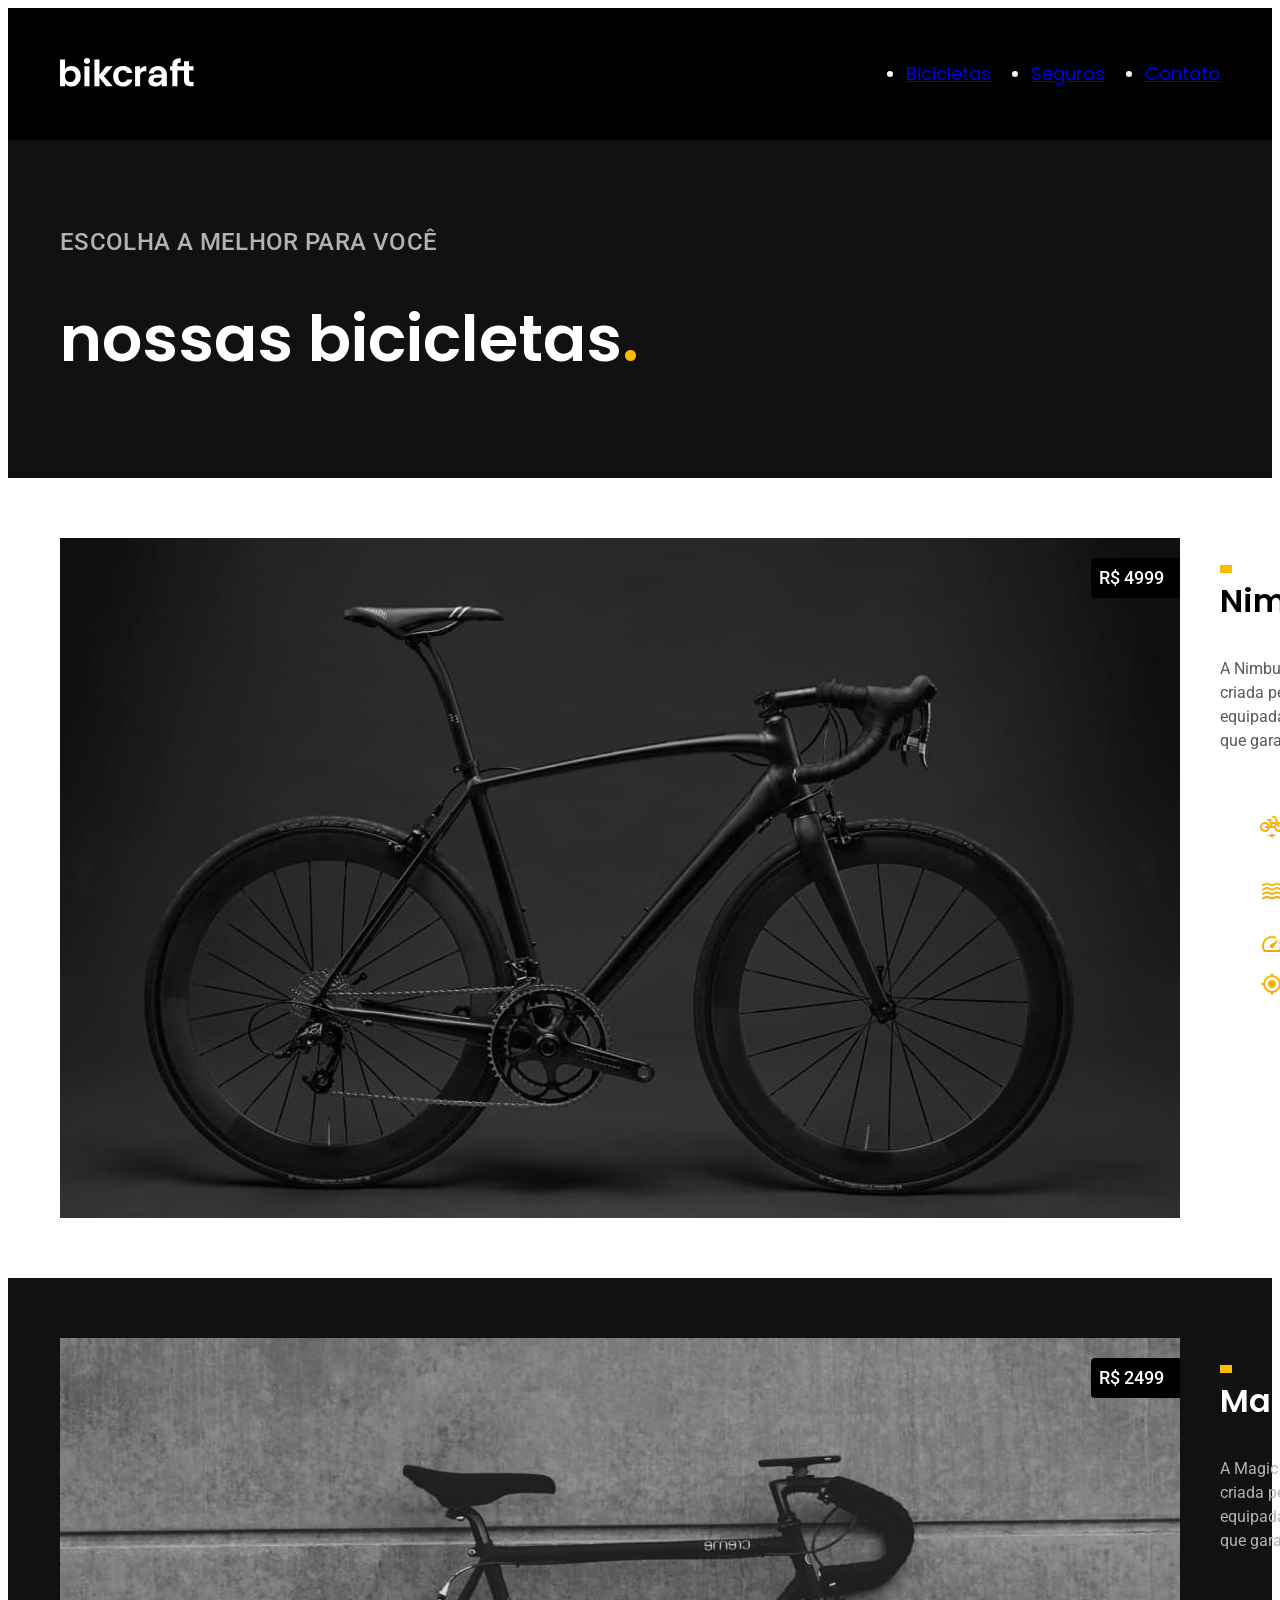
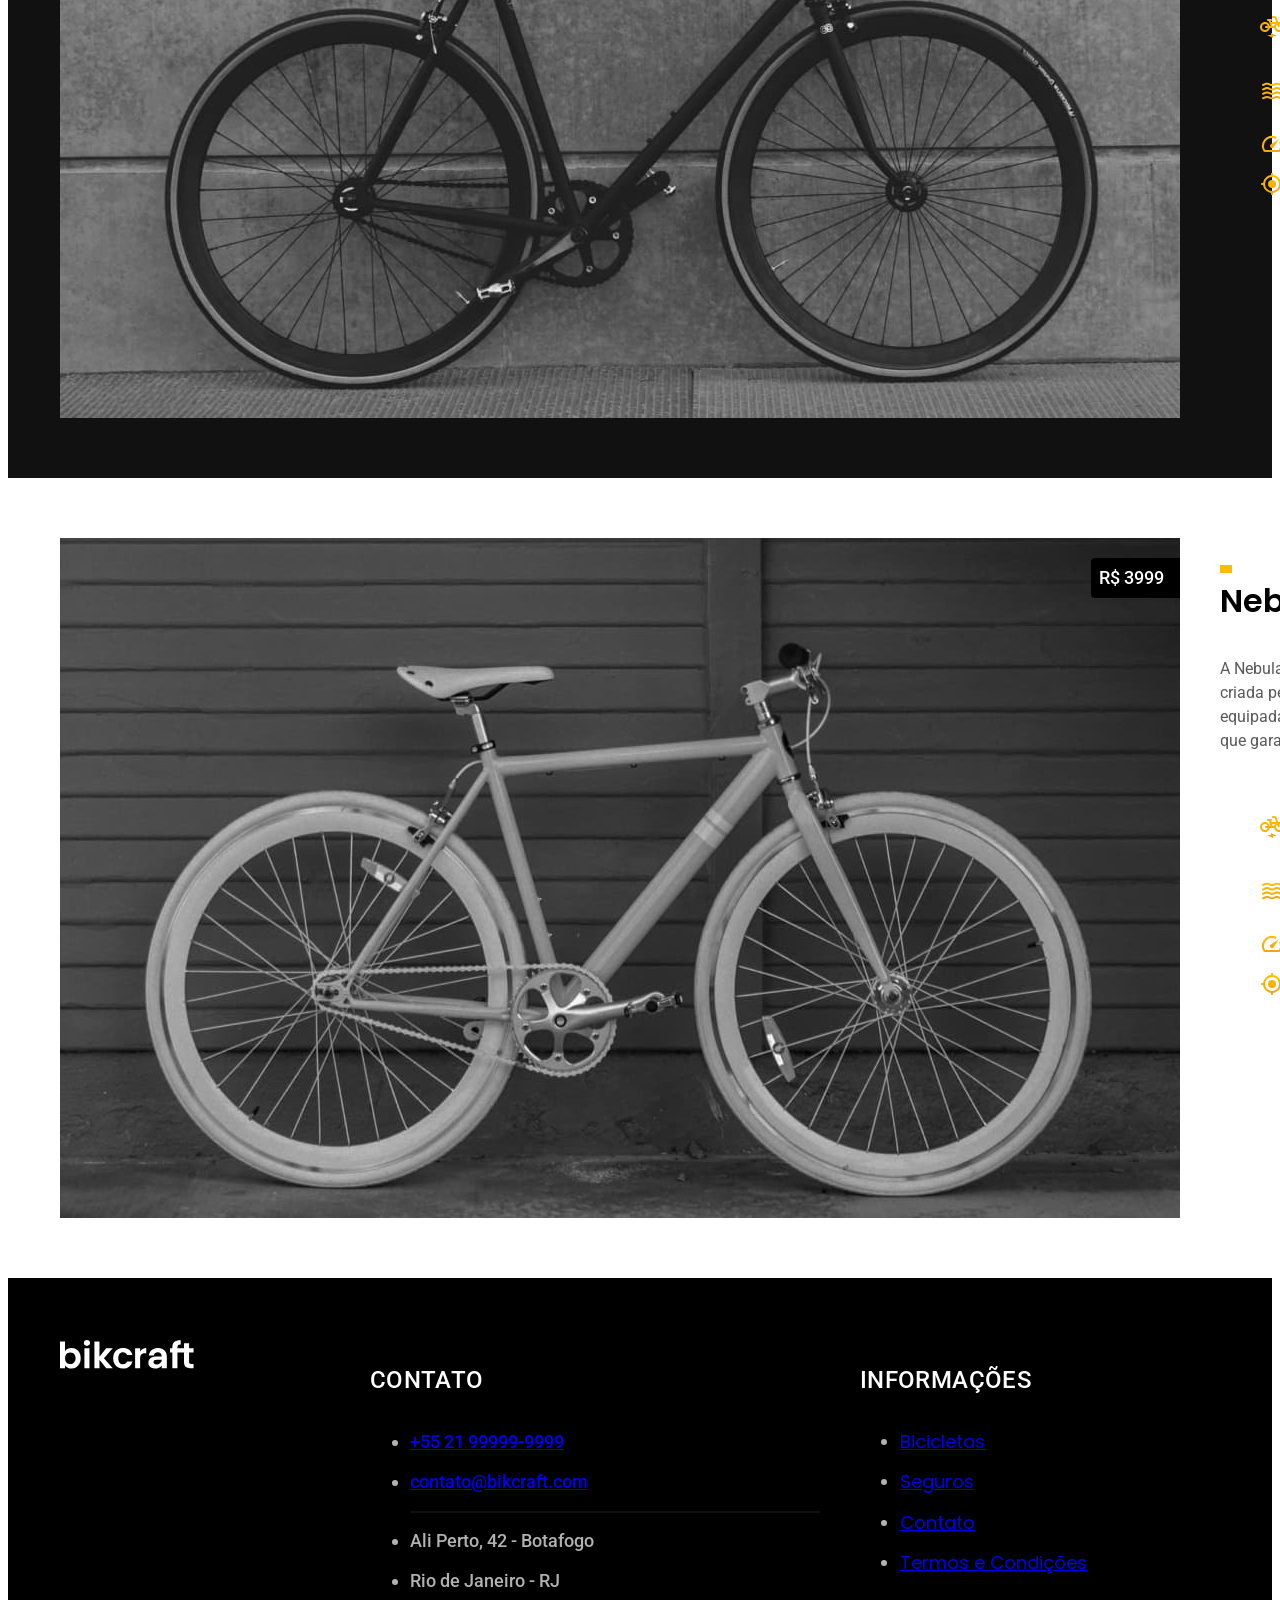
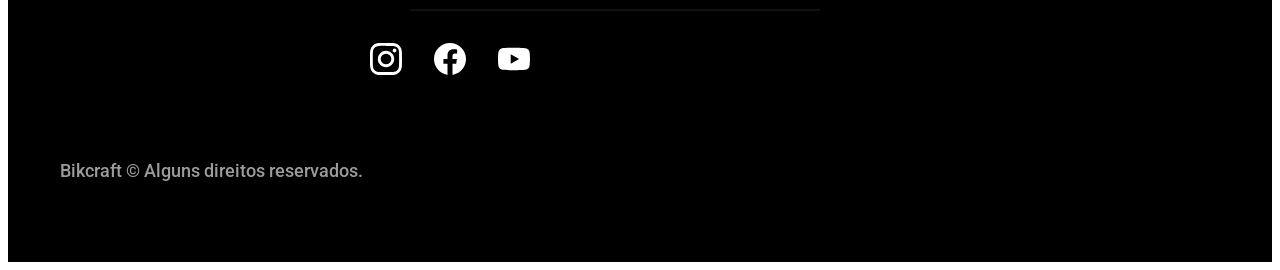
==== bicicletas.html @ d957027d "pag bicicletas" ====
<!DOCTYPE html>
<html lang="pt-br">

<head>
    <meta charset="UTF-8">
    <meta name="viewport" content="width=device-width, initial-scale=1.0">
    <meta name="description" content="Bicicletas Bikcraft">
    <link rel="stylesheet" href="./css/style.css">
    <link rel="preconnect" href="https://fonts.googleapis.com">
    <link rel="preconnect" href="https://fonts.gstatic.com" crossorigin>
    <link href="https://fonts.googleapis.com/css2?family=Merriweather:ital,opsz,wght@0,18..144,300..900;1,18..144,300..900&family=Poppins:ital,wght@0,100;0,200;0,300;0,400;0,500;0,600;0,700;0,800;0,900;1,100;1,200;1,300;1,400;1,500;1,600;1,700;1,800;1,900&family=Roboto:ital,wght@0,100..900;1,100..900&display=swap" rel="stylesheet">

    <title>Bicicletas | Bikcraft</title>
</head>

<body id="bicicletas">
    <header class="header-bg">
        <div class="header container">
            <a href="./"> <img src="./img/bikcraft.svg" alt="Bikcraft"></a>
            <nav aria-label="primaria">
                <ul class="header-menu font-1-m cor-0">
                    <li><a href="./bicicletas.html">Bicicletas</a></li>
                    <li><a href="./seguros.html">Seguros</a></li>
                    <li><a href="./contato.hmtl">Contato</a></li>
                </ul>
            </nav>
        </div>
    </header>

    <main>
        <div class="titulo-bg">
            <div class="titulo container">
                <p class="font-2-l-b cor-5">Escolha a melhor para você</p>
                <h1 class="font-1-xxl cor-0">nossas bicicletas<span class="cor-p1">.</span></h1>
            </div>
        </div>

        <div class="bicicletas container">
            <div class="bicicletas-imagem">
                <img src="./img/bicicletas/nimbus.jpg" alt="Bicicleta preta">
                <span class="font-2-m cor-0">R$ 4999</span>
            </div>
            <div class="bicicletas-conteudo">
                <h2 class="font-1-xl">Nimbus Stark</h2>
                <p class="font-2-s cor-8">A Nimbus Stark é a melhor Bikcraft já criada pela nossa equipe. Ela vem equipada com os melhores acessórios, o que garante maior velocidade.</p>
                <ul class="font-1-m cor-8">
                    <li>
                        <img src="./img/icones/eletrica.svg" alt="">
                        Motor Elétrico
                    </li>
                    <li>
                        <img src="./img/icones/carbono.svg" alt="">
                        Fibra de Carbono
                    </li>
                    <li>
                        <img src="./img/icones/velocidade.svg" alt="">
                        50 km/h
                    </li>
                    <li>
                        <img src="./img/icones/rastreador.svg" alt="">
                        Rastreador
                    </li>
                </ul>
                <a class="botao seta" href="./bicicletas/nimbus.html">Mais Sobre</a>
            </div>


        </div>

        <div class="bicicletas-bg">
            <div class="bicicletas container">
                <div class="bicicletas-imagem">
                    <img src="./img/bicicletas/magic.jpg" alt="Bicicleta preta">
                    <span class="font-2-m cor-0">R$ 2499</span>
                </div>
                <div class="bicicletas-conteudo">
                    <h2 class="font-1-xl cor-0">Magic Might</h2>
                    <p class="font-2-s cor-5">A Magic Might é a melhor Bikcraft já criada pela nossa equipe. Ela vem equipada com os melhores acessórios, o que garante maior velocidade.</p>
                    <ul class="font-1-m cor-5">
                        <li>
                            <img src="./img/icones/eletrica.svg" alt="">
                            Motor Elétrico
                        </li>
                        <li>
                            <img src="./img/icones/carbono.svg" alt="">
                            Fibra de Carbono
                        </li>
                        <li>
                            <img src="./img/icones/velocidade.svg" alt="">
                            45 km/h
                        </li>
                        <li>
                            <img src="./img/icones/rastreador.svg" alt="">
                            Rastreador
                        </li>
                    </ul>
                    <a class="botao seta" href="./bicicletas/magic.html">Mais Sobre</a>
                </div>
            </div>
        </div>


        <div class="bicicletas container">
            <div class="bicicletas-imagem">
                <img src="./img/bicicletas/nebula.jpg" alt="Bicicleta preta">
                <span class="font-2-m cor-0">R$ 3999</span>
            </div>
            <div class="bicicletas-conteudo">
                <h2 class="font-1-xl">Nebula Cosmic</h2>
                <p class="font-2-s cor-8">A Nebula Cosmic é a melhor Bikcraft já criada pela nossa equipe. Ela vem equipada com os melhores acessórios, o que garante maior velocidade.</p>
                <ul class="font-1-m cor-8">
                    <li>
                        <img src="./img/icones/eletrica.svg" alt="">
                        Motor Elétrico
                    </li>
                    <li>
                        <img src="./img/icones/carbono.svg" alt="">
                        Fibra de Carbono
                    </li>
                    <li>
                        <img src="./img/icones/velocidade.svg" alt="">
                        50 km/h
                    </li>
                    <li>
                        <img src="./img/icones/rastreador.svg" alt="">
                        Rastreador
                    </li>
                </ul>
                <a class="botao seta" href="./bicicletas/nebula.html">Mais Sobre</a>
            </div>
        </div>



    </main>





    <footer class="footer-bg">
        <div class="footer container">
            <img src="./img/bikcraft.svg" alt="Bikcraft">
            <div class="footer-contato">
                <h3 class="font-2-l-b cor-0">Contato</h3>
                <ul class="font-2-m cor-5">
                    <li><a href="tel:+5521999999999">+55 21 99999-9999</a></li>
                    <li><a href="mailto:contato@bikcraft.com">contato@bikcraft.com</a></li>
                    <li>Ali Perto, 42 - Botafogo</li>
                    <li>Rio de Janeiro - RJ</li>
                </ul>
                <div class="footer-redes">
                    <a href="./">
                        <img src="./img/redes/instagram.svg" alt="Instagram">
                    </a>

                    <a href="./">
                        <img src="./img/redes/facebook.svg" alt="Facebook">
                    </a>

                    <a href="./">
                        <img src="./img/redes/youtube.svg" alt="Youtube">
                    </a>
                </div>
            </div>
            <div class="footer-informacoes">
                <h3 class="font-2-l-b cor-0">Informações</h3>
                <nav>
                    <ul class="font-1-m cor-5">
                        <li><a href="./bicicletas.html">Bicicletas</a></li>
                        <li><a href="./seguros.html">Seguros</a></li>
                        <li><a href="./contato.html">Contato</a></li>
                        <li><a href="./termos.html">Termos e Condições</a></li>
                    </ul>
                </nav>
            </div>
            <p class="footer-copy font-2-m cor-6">Bikcraft © Alguns direitos reservados.</p>
        </div>
    </footer>




</body>

</html>
---- css/style.css ----
@import "./global/global.css";
@import "./utilidades/tipografia.css";
@import "./utilidades/cores.css";

@import "./global/header.css";
@import "./global/footer.css";

/* Utilidades */
@import "./utilidades/componentes.css";

/* Home */
@import "./home/introducao.css";
@import "./home/tecnologia.css";
@import "./home/parceiros.css";
@import "./home/depoimento.css";

/* Bicicletas */
@import "./bicicletas/bicicletas-lista.css";
@import "./bicicletas/bicicletas.css";

/* Seguros */
@import "./seguros/seguros.css";

/* Termos */
@import "./termos/termos.css";
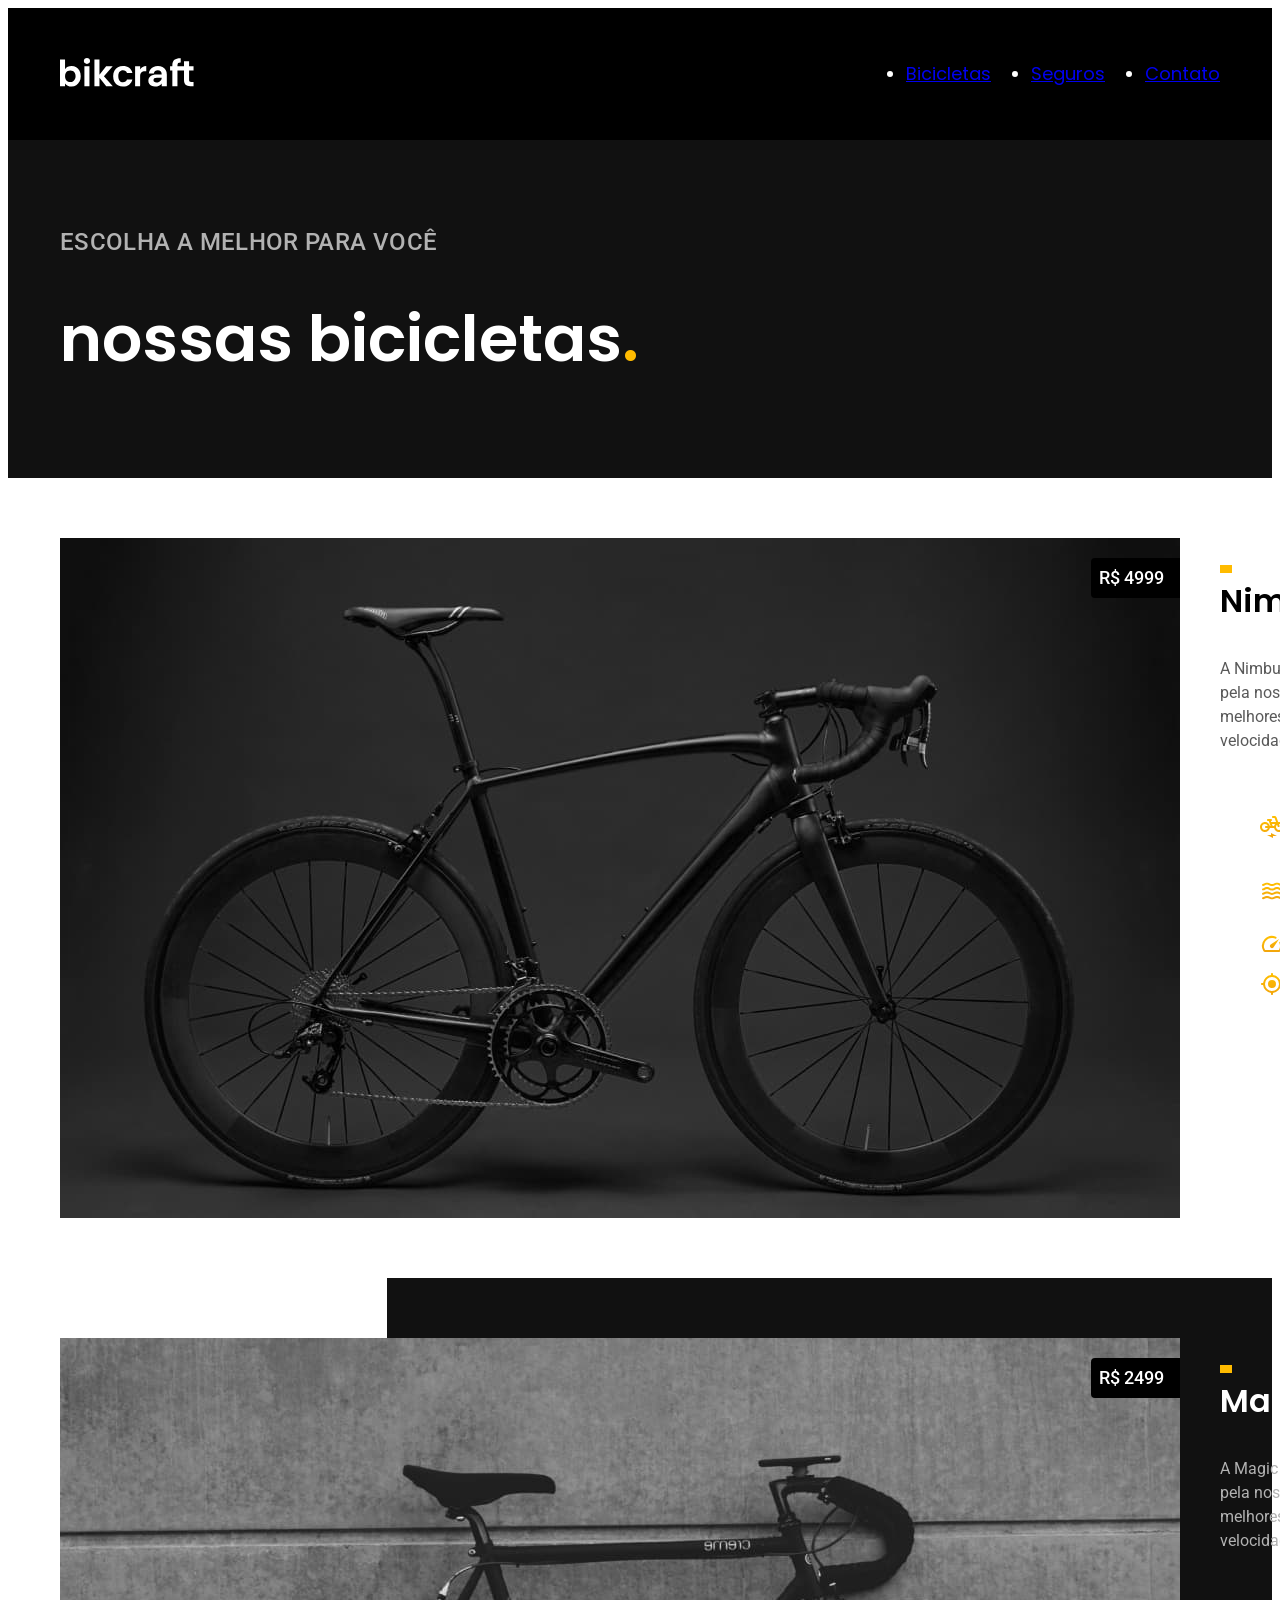
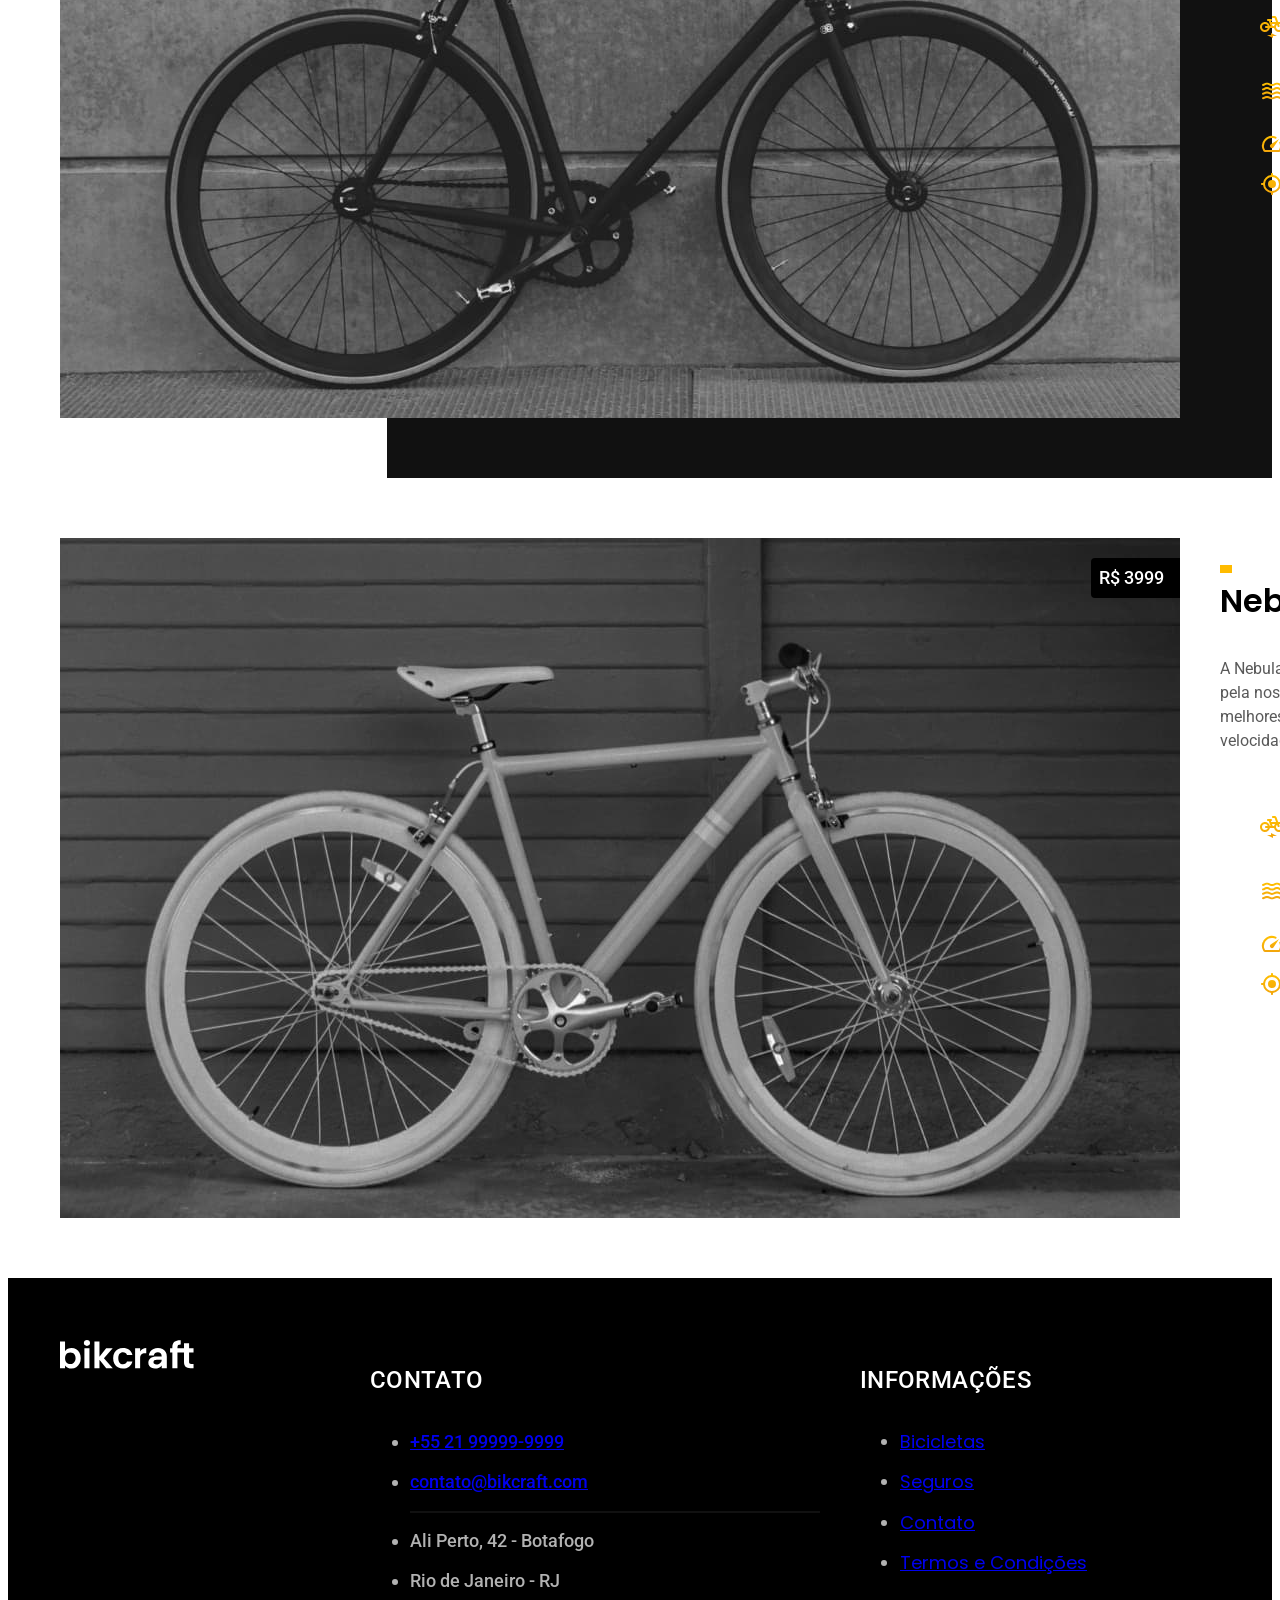
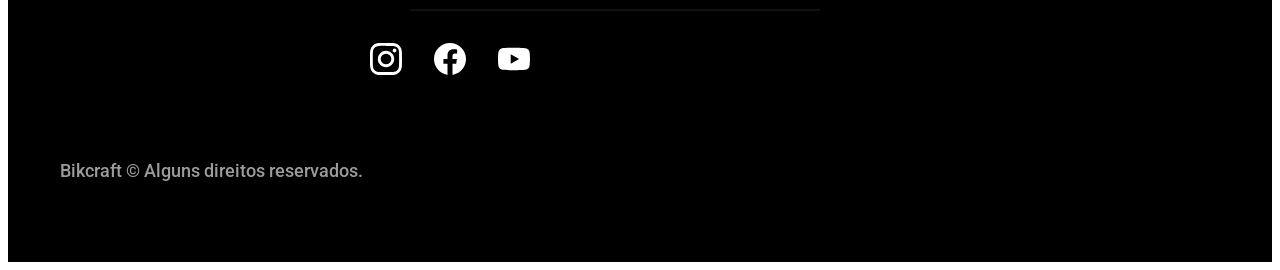
==== commit 8ecf976b: "contato" ====
--- a/bicicletas.html
+++ b/bicicletas.html
@@ -21,7 +21,7 @@
                 <ul class="header-menu font-1-m cor-0">
                     <li><a href="./bicicletas.html">Bicicletas</a></li>
                     <li><a href="./seguros.html">Seguros</a></li>
-                    <li><a href="./contato.hmtl">Contato</a></li>
+                    <li><a href="./contato.html">Contato</a></li>
                 </ul>
             </nav>
         </div>
--- a/css/style.css
+++ b/css/style.css
@@ -7,6 +7,7 @@
 
 /* Utilidades */
 @import "./utilidades/componentes.css";
+@import "./utilidades/formulario.css";
 
 /* Home */
 @import "./home/introducao.css";
@@ -18,8 +19,20 @@
 @import "./bicicletas/bicicletas-lista.css";
 @import "./bicicletas/bicicletas.css";
 
+/* Bicicleta */
+@import "./bicicleta/bicicleta.css";
+@import "./bicicleta/seguro.css";
+
+
 /* Seguros */
 @import "./seguros/seguros.css";
+@import "./seguros/vantagens.css";
+@import "./seguros/perguntas.css";
+
+/* Contato */
+@import "./contato/contato.css";
+@import "./contato/lojas.css";
+
 
 /* Termos */
 @import "./termos/termos.css";
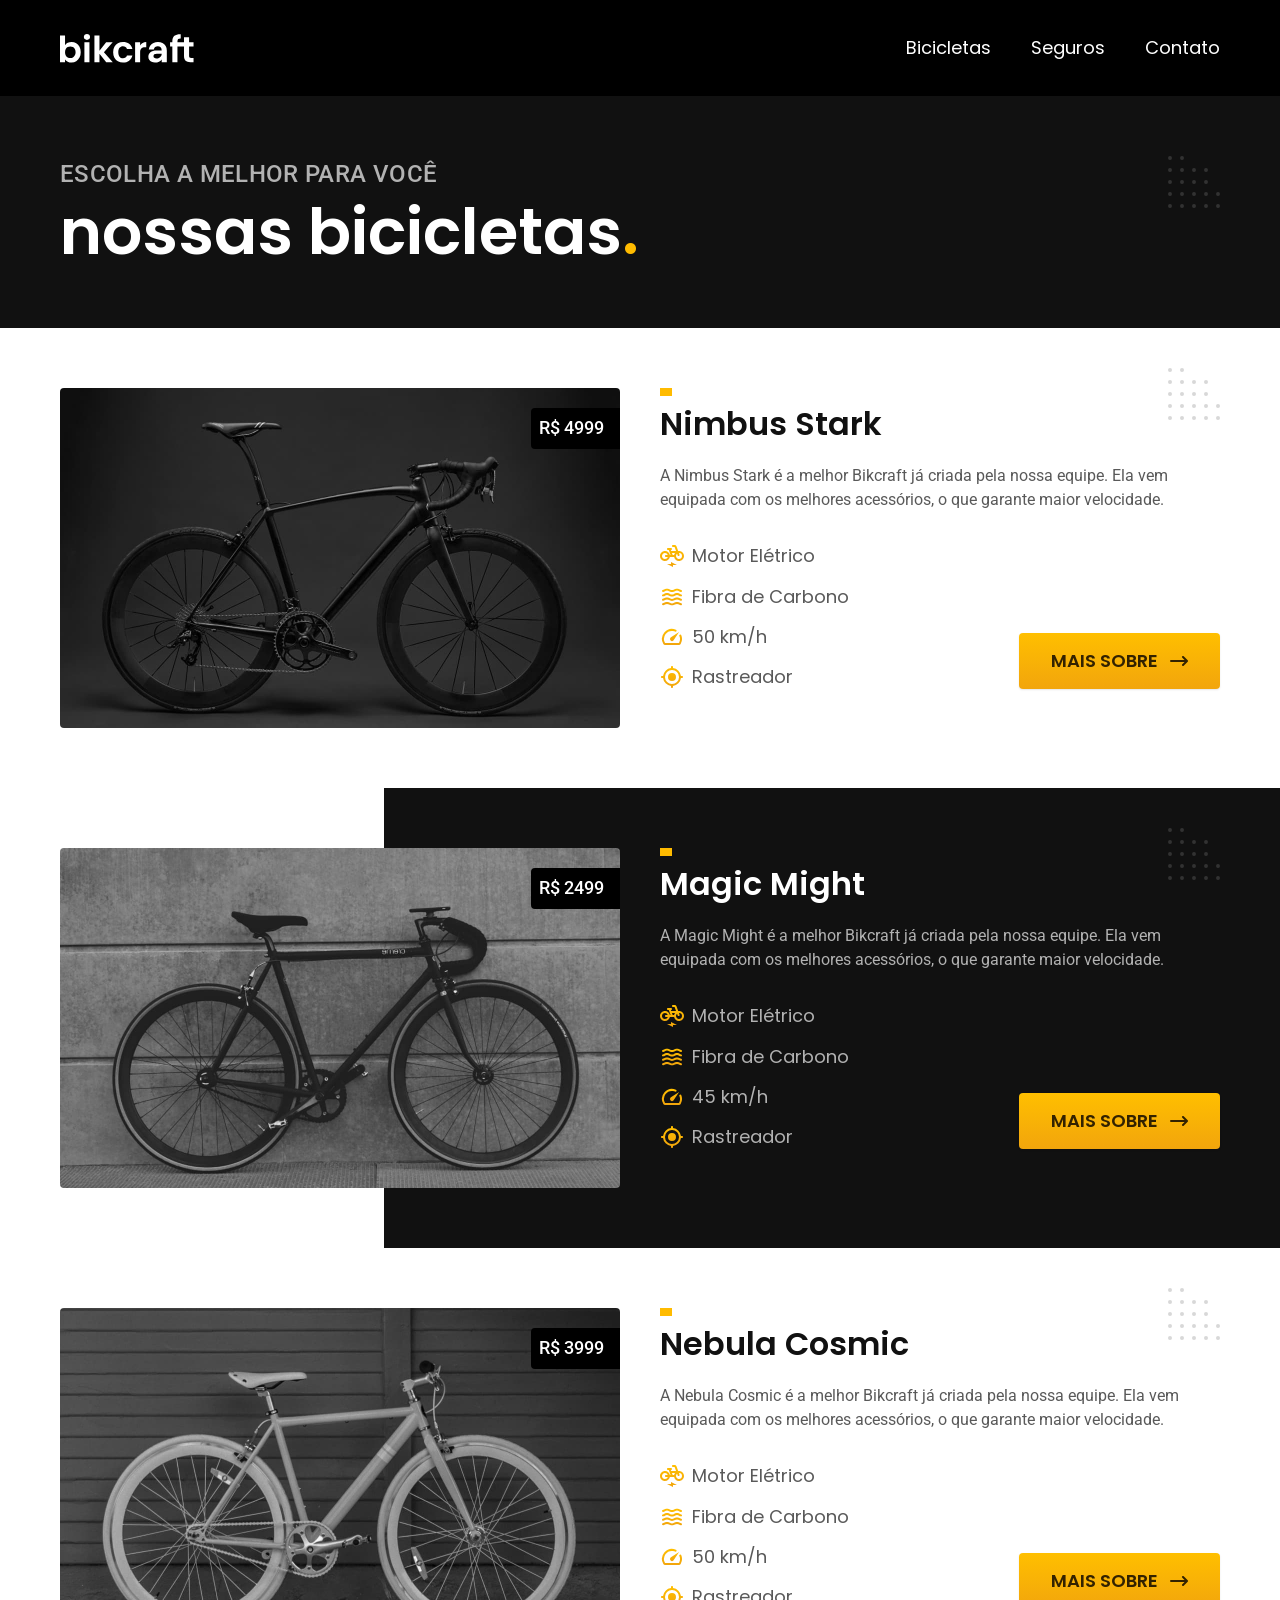
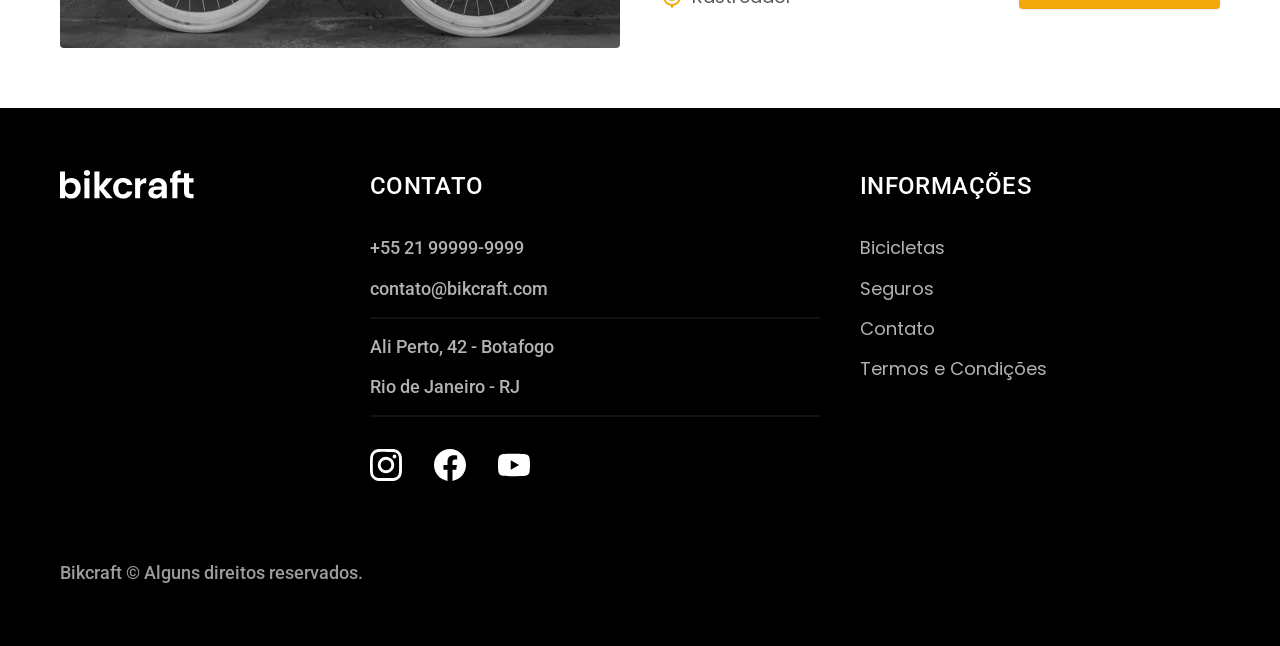
==== commit f59aa8ae: "html e css" ====
--- a/bicicletas.html
+++ b/bicicletas.html
@@ -5,6 +5,7 @@
     <meta charset="UTF-8">
     <meta name="viewport" content="width=device-width, initial-scale=1.0">
     <meta name="description" content="Bicicletas Bikcraft">
+    <link rel="preload" href="./css/style.css" as="style">
     <link rel="stylesheet" href="./css/style.css">
     <link rel="preconnect" href="https://fonts.googleapis.com">
     <link rel="preconnect" href="https://fonts.gstatic.com" crossorigin>
--- a/css/style.css
+++ b/css/style.css
@@ -23,7 +23,6 @@
 @import "./bicicleta/bicicleta.css";
 @import "./bicicleta/seguro.css";
 
-
 /* Seguros */
 @import "./seguros/seguros.css";
 @import "./seguros/vantagens.css";
@@ -33,6 +32,8 @@
 @import "./contato/contato.css";
 @import "./contato/lojas.css";
 
+/* Orçamento */
+@import "./orcamento/orcamento.css";
 
 /* Termos */
-@import "./termos/termos.css";+@import "./termos/termos.css";
--- a/css/style.css
+++ b/css/style.css
@@ -23,7 +23,6 @@
 @import "./bicicleta/bicicleta.css";
 @import "./bicicleta/seguro.css";
 
-
 /* Seguros */
 @import "./seguros/seguros.css";
 @import "./seguros/vantagens.css";
@@ -33,6 +32,8 @@
 @import "./contato/contato.css";
 @import "./contato/lojas.css";
 
+/* Orçamento */
+@import "./orcamento/orcamento.css";
 
 /* Termos */
-@import "./termos/termos.css";+@import "./termos/termos.css";
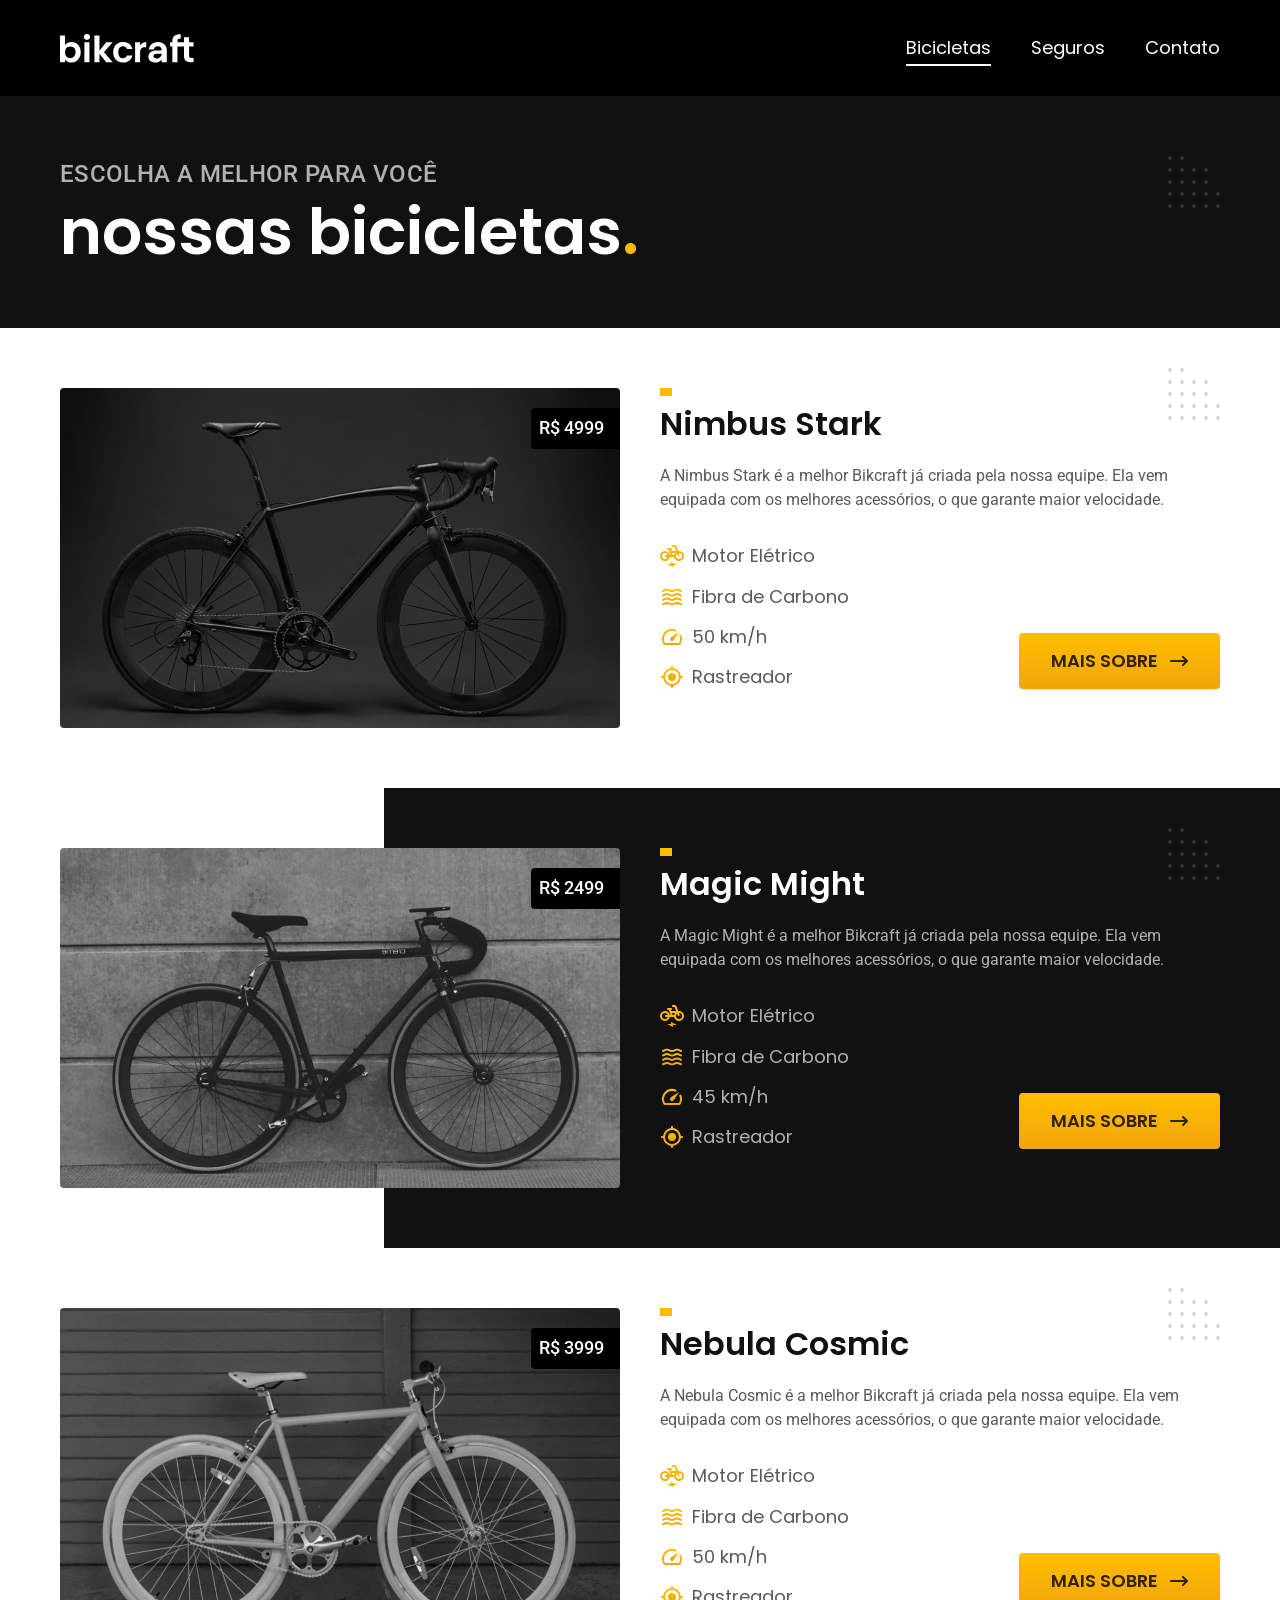
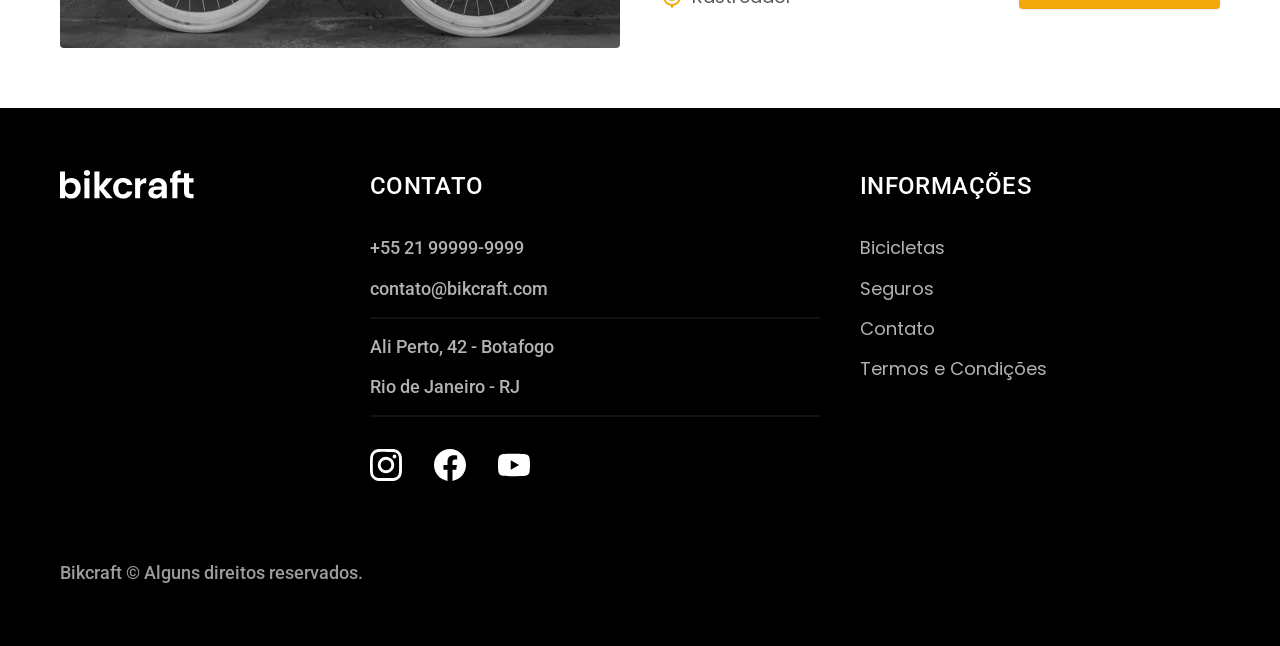
==== commit f0eecb6d: "javascripto" ====
--- a/bicicletas.html
+++ b/bicicletas.html
@@ -179,9 +179,7 @@
         </div>
     </footer>
 
-
-
-
+    <script src="./js/script.js"></script>
 </body>
 
 </html>
